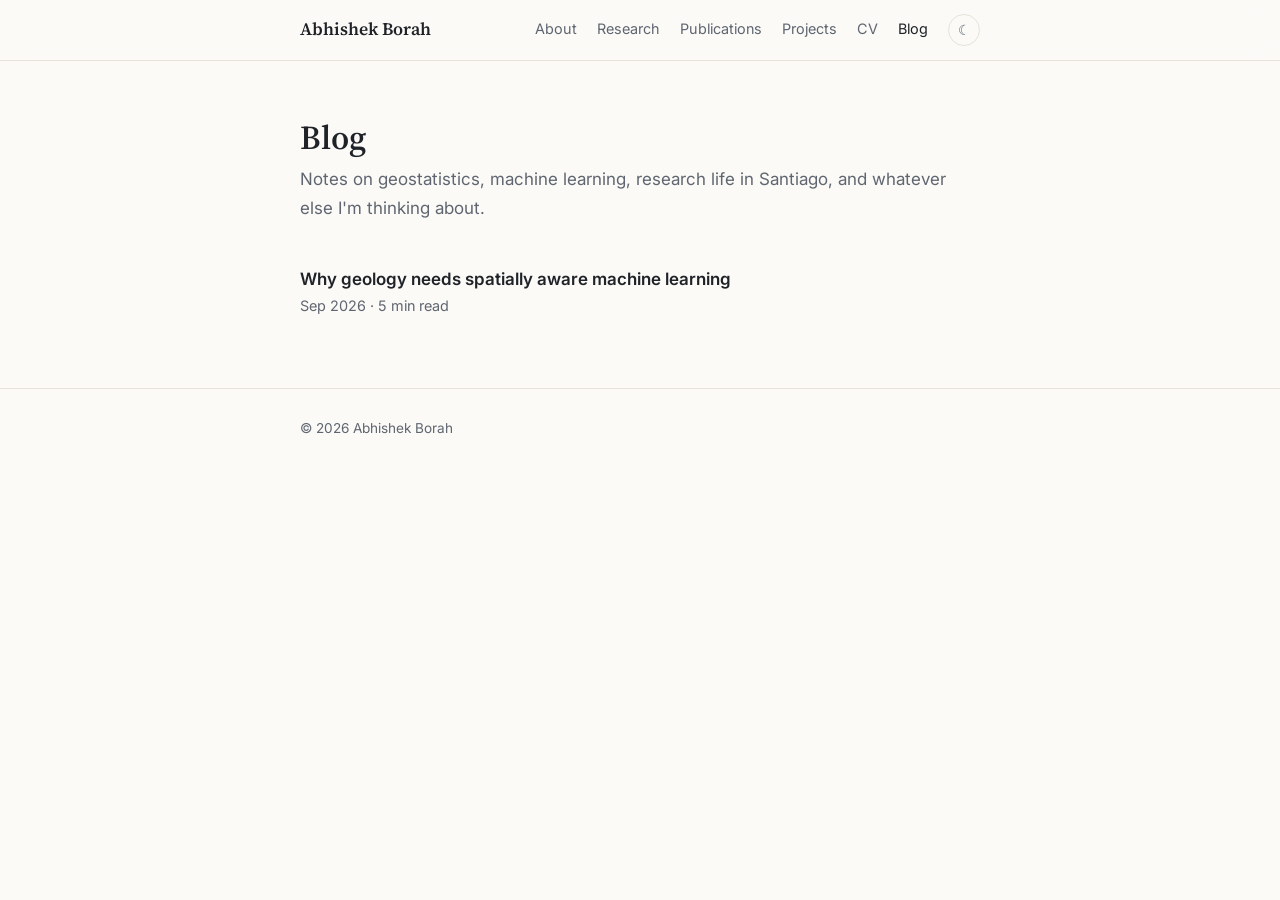
==== blog/index.html @ 07bfa4c1 "Add files via upload" ====
<!DOCTYPE html>
<html lang="en">
<head>
  <meta charset="utf-8">
  <meta name="viewport" content="width=device-width, initial-scale=1">
  <title>Blog — Abhishek Borah</title>
  <link href="https://fonts.googleapis.com/css2?family=Inter:wght@400;500;600&family=Source+Serif+4:opsz,wght@8..60,500;8..60,600&display=swap" rel="stylesheet">
  <link rel="stylesheet" href="../assets/css/style.css">
  <script src="../assets/js/main.js"></script>
</head>
<body>
<header class="site-header">
  <div class="wrap">
    <a class="brand" href="../">Abhishek Borah</a>
    <button class="menu-btn" aria-label="Menu">☰</button>
    <nav class="nav">
      <a href="../#about">About</a>
      <a href="../#research">Research</a>
      <a href="../#publications">Publications</a>
      <a href="../#projects">Projects</a>
      <a href="../#cv">CV</a>
      <a href="./" class="active">Blog</a>
      <button class="theme-toggle" aria-label="Toggle dark mode">☾</button>
    </nav>
  </div>
</header>

<main class="wrap">
  <article class="post">
    <h1>Blog</h1>
    <p class="muted">Notes on geostatistics, machine learning, research life in Santiago, and whatever else I'm thinking about.</p>

    <!-- Add new posts at the top of this list -->
    <ul class="post-list" style="margin-top:28px">
      <li>
        <a href="posts/hello-world.html">Why geology needs spatially aware machine learning</a>
        <div class="muted small">Sep 2026 · 5 min read</div>
      </li>
    </ul>
  </article>
</main>

<footer><div class="wrap">© <span class="year"></span> Abhishek Borah</div></footer>
</body>
</html>
---- assets/css/style.css ----
/* ==========================================================
   Minimal academic theme — Abhishek Borah
   Edit the tokens below to change colors/fonts site-wide.
   ========================================================== */
:root {
  --bg: #fbfaf7;
  --surface: #ffffff;
  --text: #1f2328;
  --muted: #5f6670;
  --rule: #e6e2da;
  --accent: #a4532a;          /* muted copper */
  --accent-soft: #f4e9e2;
  --serif: "Source Serif 4", Georgia, "Times New Roman", serif;
  --sans: "Inter", -apple-system, "Segoe UI", Roboto, sans-serif;
  --mono: "JetBrains Mono", ui-monospace, Menlo, Consolas, monospace;
  --maxw: 720px;
}
@media (prefers-color-scheme: dark) {
  :root:not([data-theme="light"]) {
    --bg: #15171a; --surface: #1c1f23; --text: #e7e4de; --muted: #9aa0a8;
    --rule: #2c3036; --accent: #e0915f; --accent-soft: #2b221c;
  }
}
:root[data-theme="dark"] {
  --bg: #15171a; --surface: #1c1f23; --text: #e7e4de; --muted: #9aa0a8;
  --rule: #2c3036; --accent: #e0915f; --accent-soft: #2b221c;
}

*, *::before, *::after { box-sizing: border-box; }
html { scroll-behavior: smooth; scroll-padding-top: 72px; }
body {
  margin: 0; background: var(--bg); color: var(--text);
  font: 17px/1.7 var(--sans); -webkit-font-smoothing: antialiased;
}
a { color: var(--accent); text-decoration: none; border-bottom: 1px solid transparent; transition: border-color .15s; }
a:hover { border-bottom-color: currentColor; }
img { max-width: 100%; display: block; }

.wrap { max-width: var(--maxw); margin: 0 auto; padding: 0 20px; }

/* ---------- header / nav ---------- */
.site-header {
  position: sticky; top: 0; z-index: 10;
  background: color-mix(in srgb, var(--bg) 88%, transparent);
  backdrop-filter: blur(8px); border-bottom: 1px solid var(--rule);
}
.site-header .wrap { display: flex; align-items: center; justify-content: space-between; height: 60px; gap: 16px; }
.brand { font-family: var(--serif); font-weight: 600; font-size: 1.1rem; color: var(--text); border: 0; white-space: nowrap; }
.nav { display: flex; gap: 20px; align-items: center; font-size: .9rem; }
.nav a { color: var(--muted); }
.nav a:hover, .nav a.active { color: var(--text); border-bottom-color: transparent; }
.theme-toggle {
  background: none; border: 1px solid var(--rule); color: var(--muted);
  width: 32px; height: 32px; border-radius: 50%; cursor: pointer; font-size: .9rem;
}
.menu-btn { display: none; background: none; border: 0; color: var(--text); font-size: 1.3rem; cursor: pointer; }
@media (max-width: 680px) {
  .menu-btn { display: block; }
  .nav { position: absolute; top: 60px; left: 0; right: 0; flex-direction: column; align-items: flex-start;
         background: var(--bg); border-bottom: 1px solid var(--rule); padding: 12px 20px 16px; gap: 10px; display: none; }
  .nav.open { display: flex; }
}

/* ---------- hero ---------- */
.hero { padding: 72px 0 40px; display: grid; grid-template-columns: 140px 1fr; gap: 32px; align-items: center; }
.avatar {
  width: 140px; height: 140px; border-radius: 50%; object-fit: cover;
  background: var(--accent-soft); color: var(--accent);
  display: grid; place-items: center; font: 600 2.6rem var(--serif);
}
.hero h1 { font: 600 2.4rem/1.15 var(--serif); margin: 0 0 8px; letter-spacing: -.01em; }
.hero .role { color: var(--muted); margin: 0 0 16px; }
.links { display: flex; flex-wrap: wrap; gap: 8px 18px; font-size: .92rem; }
@media (max-width: 560px) {
  .hero { grid-template-columns: 1fr; padding-top: 48px; gap: 20px; }
  .avatar { width: 110px; height: 110px; font-size: 2rem; }
  .hero h1 { font-size: 2rem; }
}

/* ---------- sections ---------- */
section { padding: 36px 0; border-top: 1px solid var(--rule); }
h2 { font: 600 1.5rem var(--serif); margin: 0 0 18px; }
h3 { font: 600 1.08rem var(--sans); margin: 0 0 4px; }
p { margin: 0 0 14px; }
.muted { color: var(--muted); }
.small { font-size: .9rem; }

.tags { display: flex; flex-wrap: wrap; gap: 8px; margin: 8px 0 0; padding: 0; list-style: none; }
.tags li { font-size: .8rem; padding: 3px 10px; border-radius: 999px; background: var(--accent-soft); color: var(--accent); }

/* news / timeline list */
.list { list-style: none; padding: 0; margin: 0; }
.list li { display: grid; grid-template-columns: 96px 1fr; gap: 16px; padding: 8px 0; }
.list .date { color: var(--muted); font-size: .88rem; font-variant-numeric: tabular-nums; padding-top: 2px; }
@media (max-width: 560px) { .list li { grid-template-columns: 1fr; gap: 0; } }

/* publications */
.pub { margin-bottom: 20px; }
.pub .title { font-weight: 600; }
.pub .venue { font-style: italic; color: var(--muted); }
.pub .actions { font-size: .85rem; display: flex; gap: 14px; margin-top: 2px; }
.me { text-decoration: underline; text-underline-offset: 3px; }

/* projects */
.cards { display: grid; gap: 16px; }
.card { background: var(--surface); border: 1px solid var(--rule); border-radius: 10px; padding: 18px 20px; }
.card p { margin: 6px 0 0; font-size: .95rem; }

/* blog */
.post-list { list-style: none; padding: 0; margin: 0; }
.post-list li { padding: 14px 0; border-bottom: 1px solid var(--rule); }
.post-list li:last-child { border-bottom: 0; }
.post-list a { font-weight: 600; color: var(--text); }
.post-list a:hover { color: var(--accent); }

article.post { padding: 56px 0; }
article.post h1 { font: 600 2.1rem/1.2 var(--serif); margin: 0 0 8px; }
article.post h2 { margin-top: 36px; }
article.post pre { background: var(--surface); border: 1px solid var(--rule); border-radius: 8px; padding: 14px; overflow-x: auto; font: .88rem/1.5 var(--mono); }
article.post blockquote { margin: 0 0 14px; padding-left: 16px; border-left: 3px solid var(--accent); color: var(--muted); }

.btn { display: inline-block; padding: 8px 16px; border: 1px solid var(--accent); border-radius: 6px; font-size: .92rem; }
.btn:hover { background: var(--accent); color: var(--bg); border-bottom-color: var(--accent); }

footer { border-top: 1px solid var(--rule); padding: 28px 0 40px; color: var(--muted); font-size: .85rem; }
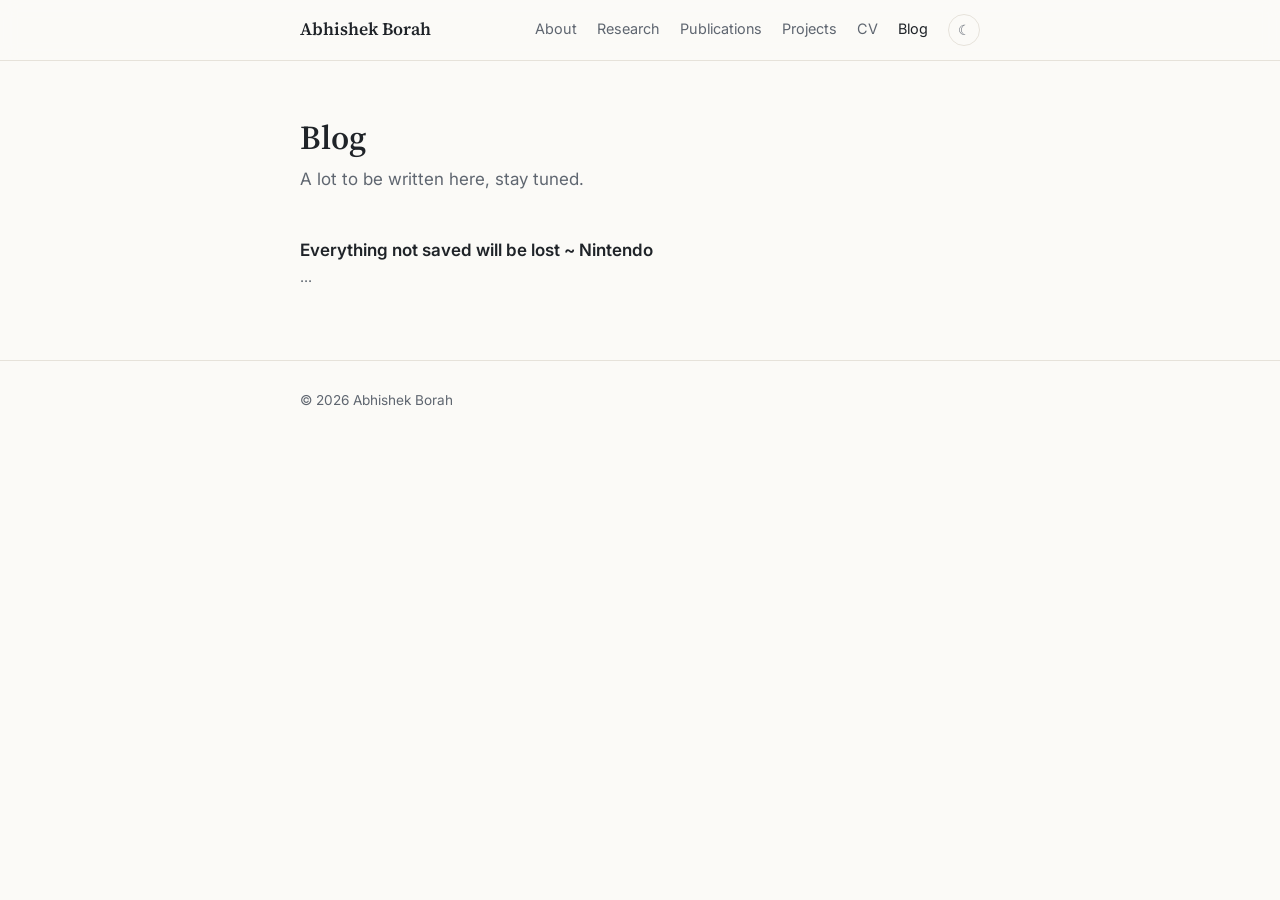
==== commit 18891f49: "Update blog introduction and post link" ====
--- a/blog/index.html
+++ b/blog/index.html
@@ -28,13 +28,13 @@
 <main class="wrap">
   <article class="post">
     <h1>Blog</h1>
-    <p class="muted">Notes on geostatistics, machine learning, research life in Santiago, and whatever else I'm thinking about.</p>
+    <p class="muted">A lot to be written here, stay tuned.</p>
 
     <!-- Add new posts at the top of this list -->
     <ul class="post-list" style="margin-top:28px">
       <li>
-        <a href="posts/hello-world.html">Why geology needs spatially aware machine learning</a>
-        <div class="muted small">Sep 2026 · 5 min read</div>
+        <a href="posts/hello-world.html">Everything not saved will be lost ~ Nintendo</a>
+        <div class="muted small"> ... </div>
       </li>
     </ul>
   </article>
